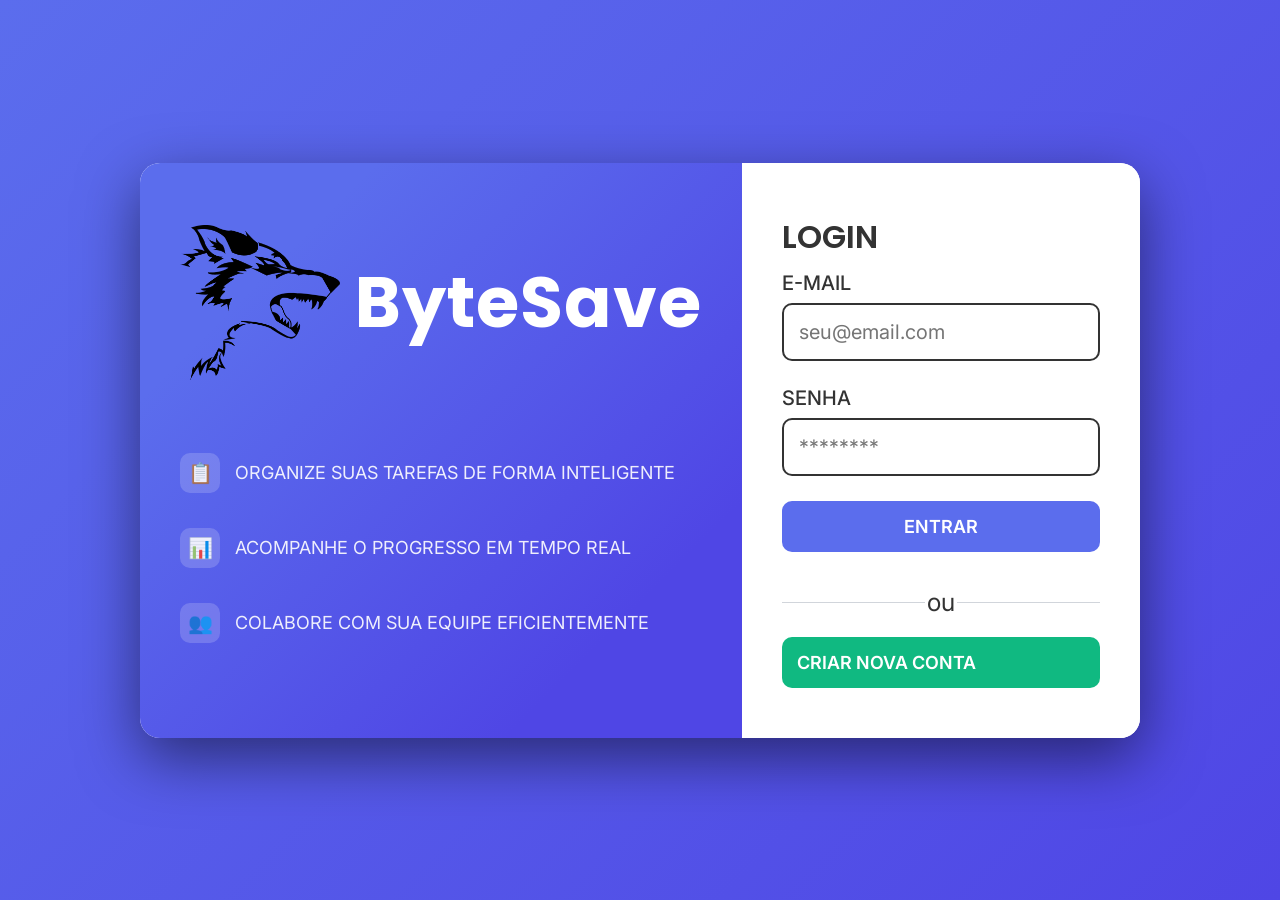
==== login/index.html @ a59bc7d3 "correção de funcionalidade e adição de nova pagina home" ====
<!doctype html>
<html lang="pt-BR">
  <head>
    <meta charset="UTF-8" />
    <meta name="viewport" content="width=device-width, initial-scale=1.0" />

    <title>ByteSave - Login</title>

    <link rel="preconnect" href="https://fonts.googleapis.com" />
    <link rel="preconnect" href="https://fonts.gstatic.com" crossorigin />

    <link
      href="https://fonts.googleapis.com/css2?family=Poppins:wght@400;600;700&family=Inter:wght@300;400;500;600&display=swap"
      rel="stylesheet"
    />

    <link rel="stylesheet" href="style.css" />
  </head>

  <body>
    <div class="container">
      <!-- LADO ESQUERDO -->
      <div class="features-side">
        <div class="logo-area">
          <div class="logo">
            <img src="../imgs/logolobo.png" alt="ByteSave Logo" />
          </div>

          <span class="brand-name">ByteSave</span>
        </div>

        <ul class="features-list">
          <li class="feature-item">
            <span class="feature-icon">📋</span>
            <span>ORGANIZE SUAS TAREFAS DE FORMA INTELIGENTE</span>
          </li>

          <li class="feature-item">
            <span class="feature-icon">📊</span>
            <span>ACOMPANHE O PROGRESSO EM TEMPO REAL</span>
          </li>

          <li class="feature-item">
            <span class="feature-icon">👥</span>
            <span>COLABORE COM SUA EQUIPE EFICIENTEMENTE</span>
          </li>
        </ul>
      </div>

      <!-- LADO DIREITO -->
      <div class="auth-side">
        <h2 class="auth-title">LOGIN</h2>

        <div id="message" class="message"></div>

        <form id="loginForm" novalidate>
          <div class="form-group">
            <label class="form-label">E-MAIL</label>

            <input
              type="email"
              id="loginEmail"
              class="form-input"
              placeholder="seu@email.com"
              required
            />

            <p style="color: red" id="email-error" class="input-error"></p>
          </div>

          <div class="form-group">
            <label class="form-label">SENHA</label>

            <input
              type="password"
              id="loginPassword"
              class="form-input"
              placeholder="********"
              required
            />

            <p style="color: red" id="password-error" class="input-error"></p>
          </div>

          <button type="submit" class="btn-login">ENTRAR</button>
        </form>

        <div class="divider">
          <span>ou</span>
        </div>

        <a href="../cadastro/cadastro.html" class="btn-create">
          CRIAR NOVA CONTA
        </a>
      </div>
    </div>

    <script src="script.js"></script>
  </body>
</html>
---- login/style.css ----
@import url("https://fonts.googleapis.com/css2?family=Poppins:wght@400;500;600;700;800&family=Inter:wght@300;400;500;600;700&display=swap");

* {
  margin: 0;
  padding: 0;
  box-sizing: border-box;
  font-family:
    "Inter",
    -apple-system,
    BlinkMacSystemFont,
    "Segoe UI",
    sans-serif;
  font-weight: 400;
  font-style: normal;
}

body {
  min-height: 100vh;
  display: flex;
  justify-content: center;
  align-items: center;
  background: linear-gradient(135deg, #5b6ded 0%, #4f46e5 100%);
  padding: clamp(12px, 5vw, 20px);
}

.container {
  background: white;
  border-radius: 20px;
  box-shadow: 0 20px 60px rgba(0, 0, 0, 0.5);
  width: 100%;
  max-width: 1000px;
  overflow: hidden;
  display: grid;
  grid-template-columns: 1fr 1fr;
}

/* Lado esquerdo - Recursos */
.features-side {
  background: linear-gradient(135deg, #5b6ded 20%, #4f46e5 80%);
  color: white;
  padding: clamp(30px, 8vw, 50px) clamp(20px, 6vw, 40px);
  display: flex;
  flex-direction: column;
  justify-content: center;
}

.logo-area {
  display: flex;
  align-items: center;
  gap: clamp(10px, 3vw, 15px);
  margin-bottom: clamp(30px, 8vw, 50px);
}

.logo {
  width: clamp(100px, 20vw, 160px);
  height: clamp(100px, 20vw, 160px);
  background: transparent;
  border-radius: 15px;
  display: flex;
  align-items: center;
  justify-content: center;
  font-size: 30px;
  font-weight: bold;
  flex-shrink: 0;
}

.logo img {
  width: 100%;
  height: 100%;
  object-fit: contain;
}

.brand-name {
  font-size: clamp(40px, 10vw, 70px);
  font-weight: 700;
  letter-spacing: 1px;
  color: white;
  font-family: "Poppins", sans-serif;
}

.features-list {
  list-style: none;
  margin-top: clamp(15px, 4vw, 20px);
}

.feature-item {
  display: flex;
  align-items: center;
  gap: clamp(10px, 3vw, 15px);
  margin-bottom: clamp(20px, 5vw, 35px);
  font-size: clamp(14px, 3vw, 18px);
  line-height: 1.5;
  opacity: 0.9;
  transition: transform 0.1s ease;
}

.feature-item:hover {
  transform: translateX(5px);
  opacity: 1;
}

.feature-icon {
  width: 40px;
  height: 40px;
  background: rgba(255, 255, 255, 0.2);
  border-radius: 10px;
  display: flex;
  align-items: center;
  justify-content: center;
  font-size: 20px;
}

/* Lado direito - Login/Registro */
.auth-side {
  padding: clamp(30px, 8vw, 50px) clamp(20px, 6vw, 40px);
  background: white;
}

.auth-title {
  font-size: clamp(24px, 6vw, 32px);
  color: #333;
  margin-bottom: clamp(8px, 2vw, 10px);
  font-weight: 600;
  font-family: "Poppins", sans-serif;
}

.form-group {
  margin-bottom: clamp(18px, 4vw, 25px);
}

.form-input.error {
  border-color: #dc3545 !important;
  background-color: #fff8f8;
}

.field-error {
  color: #dc3545;
  font-size: 12px;
  margin-top: 4px;
  display: none;
}

.field-error.show {
  display: block;
}

.message {
  padding: 12px 16px;
  border-radius: 6px;
  margin: 15px 0;
  font-size: 14px;
  text-align: center;
  display: none;
}

.message.success {
  background-color: #d4edda;
  color: #155724;
  border: 1px solid #c3e6cb;
  display: block;
}

.message.error {
  background-color: #f8d7da;
  color: #721c24;
  border: 1px solid #f5c6cb;
  display: block;
}
.form-label {
  display: block;
  margin-bottom: clamp(6px, 1.5vw, 8px);
  color: #333;
  font-weight: 500;
  font-size: clamp(16px, 3vw, 20px);
}

.form-input {
  width: 100%;
  padding: clamp(12px, 3vw, 15px);
  border: 2px solid #333;
  border-radius: 10px;
  font-size: clamp(16px, 3vw, 20px);
  transition: border-color 0.1s ease;
  background: white;
}

.form-input:focus {
  outline: none;
  border-color: #5b6ded;
}

.btn-login {
  width: 100%;
  padding: clamp(12px, 3vw, 15px);
  background: #5b6ded;
  color: white;
  border: none;
  border-radius: 10px;
  font-size: clamp(16px, 3vw, 18px);
  font-weight: 600;
  cursor: pointer;
  transition: background-color 0.1s ease;
  margin-bottom: clamp(12px, 3vw, 15px);
}

.btn-login:hover {
  background: #4f46e5;
}

.btn-create {
  width: 100%;
  padding: clamp(12px, 3vw, 15px);
  background: #10b981;
  color: white;
  border: none;
  border-radius: 10px;
  font-size: clamp(16px, 3vw, 18px);
  font-weight: 600;
  cursor: pointer;
  transition: background-color 0.1s ease;
}

.btn-create:hover {
  background: #059669;
}

.divider {
  text-align: center;
  margin: clamp(15px, 3vw, 20px) 0;
  position: relative;
}

.divider::before,
.divider::after {
  content: "";
  position: absolute;
  top: 50%;
  width: 45%;
  height: 1px;
  background: #d1d5db;
}

.divider::before {
  left: 0;
}

.divider::after {
  right: 0;
}

.divider span {
  background: white;
  padding: 0 clamp(6px, 2vw, 10px);
  color: #333;
  font-size: clamp(18px, 4vw, 25px);
}

/* Links */
a {
  text-decoration: none;
  display: block;
}

/* Responsividade */
@media (max-width: 1024px) {
  .container {
    max-width: 900px;
  }
}

@media (max-width: 768px) {
  .container {
    grid-template-columns: 1fr;
    max-width: 100%;
  }

  .features-side {
    padding: clamp(25px, 6vw, 40px) clamp(15px, 5vw, 30px);
  }

  .auth-side {
    padding: clamp(25px, 6vw, 40px) clamp(15px, 5vw, 30px);
  }

  .logo-area {
    margin-bottom: clamp(25px, 6vw, 40px);
    flex-direction: column;
    text-align: center;
  }

  .logo {
    width: clamp(80px, 15vw, 120px);
    height: clamp(80px, 15vw, 120px);
  }

  .brand-name {
    font-size: clamp(32px, 8vw, 50px);
  }

  .feature-item {
    font-size: clamp(13px, 2.5vw, 16px);
    margin-bottom: clamp(18px, 4vw, 30px);
  }
}

@media (max-width: 480px) {
  body {
    padding: 10px;
  }

  .container {
    border-radius: 12px;
  }

  .features-side {
    padding: 20px 15px;
    min-height: auto;
  }

  .auth-side {
    padding: 20px 15px;
  }

  .logo-area {
    margin-bottom: 20px;
  }

  .logo {
    width: 70px;
    height: 70px;
  }

  .brand-name {
    font-size: 28px;
  }

  .auth-title {
    font-size: 24px;
  }

  .form-group {
    margin-bottom: 18px;
  }

  .feature-item {
    margin-bottom: 15px;
    font-size: 13px;
  }

  .btn-login,
  .btn-create {
    padding: 12px;
    font-size: 15px;
  }
}

@media (max-width: 320px) {
  .container {
    border-radius: 8px;
  }

  .features-side {
    padding: 15px 12px;
  }

  .auth-side {
    padding: 15px 12px;
  }

  .brand-name {
    font-size: 22px;
  }

  .logo {
    width: 60px;
    height: 60px;
  }
}
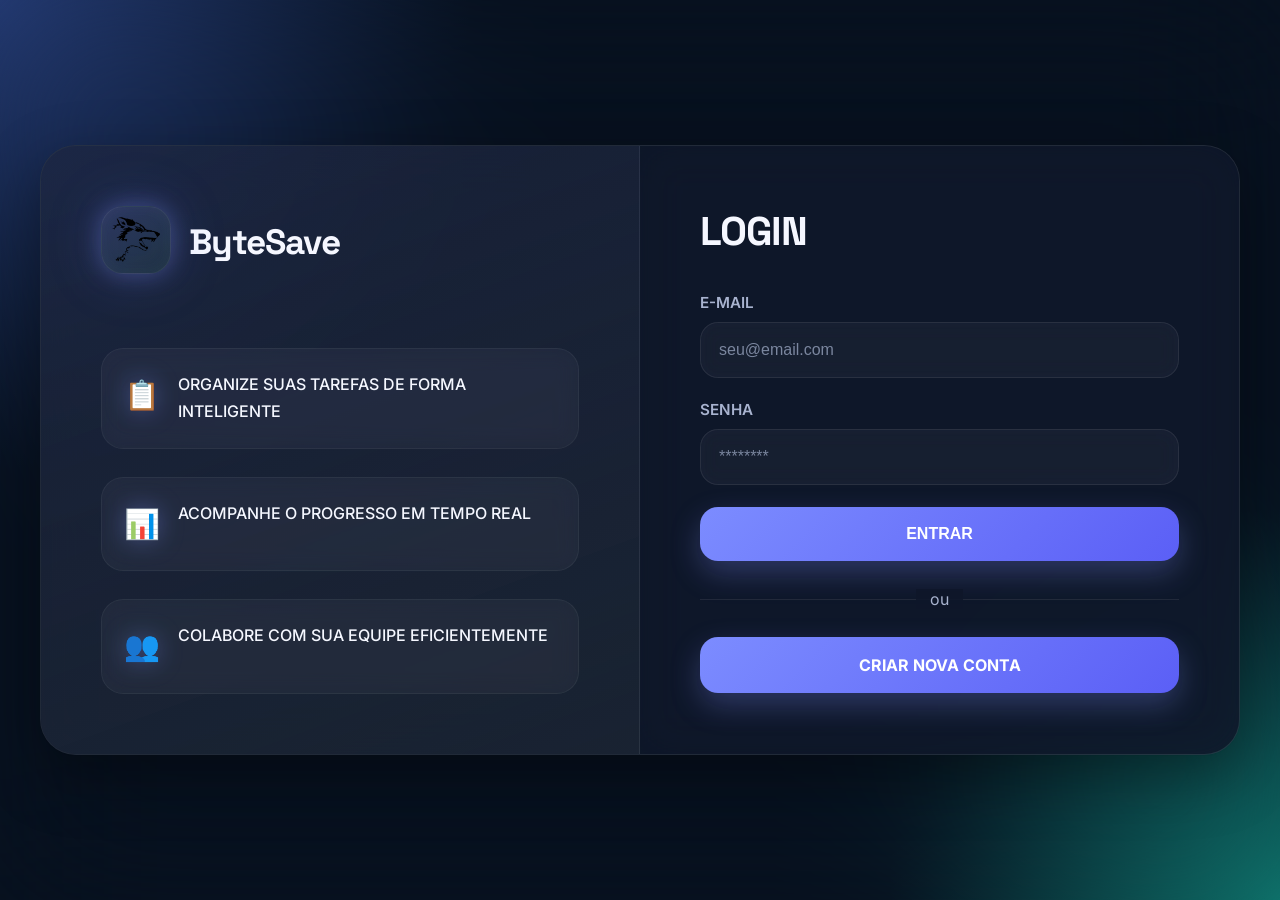
==== commit 924e79e4: "first commit" ====
--- a/login/index.html
+++ b/login/index.html
@@ -14,7 +14,7 @@
       rel="stylesheet"
     />
 
-    <link rel="stylesheet" href="style.css" />
+     <link rel="stylesheet" href="login.css" />
   </head>
 
   <body>
--- a/login/login.css
+++ b/login/login.css
@@ -0,0 +1,452 @@
+@import url('https://fonts.googleapis.com/css2?family=Space+Grotesk:wght@400;500;700&family=Inter:wght@400;500;600;700&display=swap');
+
+* {
+    margin: 0;
+    padding: 0;
+    box-sizing: border-box;
+}
+
+:root {
+
+    --bg: #07111f;
+
+    --surface: rgba(18, 27, 44, 0.72);
+    --surface-light: rgba(31, 41, 55, 0.75);
+
+    --primary: #7c8cff;
+    --primary-dark: #5b5ff6;
+
+    --secondary: #42d392;
+
+    --text: #f5f7ff;
+    --muted: #a8b3cf;
+
+    --border: rgba(255, 255, 255, 0.08);
+
+    --danger: #ef4444;
+
+    --shadow: 0 20px 60px rgba(0, 0, 0, 0.35);
+}
+
+/* Body */
+
+body {
+
+    font-family: 'Inter', sans-serif;
+
+    min-height: 100vh;
+
+    color: var(--text);
+
+    display: flex;
+    align-items: center;
+    justify-content: center;
+
+    padding: 30px;
+
+    background:
+        radial-gradient(circle at top left, #243b74 0%, transparent 30%),
+        radial-gradient(circle at bottom right, #0f766e 0%, transparent 25%),
+        var(--bg);
+
+    overflow-x: hidden;
+}
+
+body::before {
+    content: '';
+
+    position: fixed;
+    inset: 0;
+
+    backdrop-filter: blur(80px);
+
+    pointer-events: none;
+}
+
+/* Container */
+
+.container {
+
+    width: 100%;
+    max-width: 1200px;
+
+    display: grid;
+    grid-template-columns: 1fr 1fr;
+
+    background: var(--surface);
+
+    border: 1px solid var(--border);
+    border-radius: 36px;
+
+    overflow: hidden;
+
+    backdrop-filter: blur(24px);
+
+    box-shadow: var(--shadow);
+
+    position: relative;
+    z-index: 1;
+}
+
+/* Left Side */
+
+.features-side {
+
+    padding: 60px;
+
+    background:
+        linear-gradient(
+            160deg,
+            rgba(124, 140, 255, 0.08),
+            rgba(31, 41, 55, 0.65)
+        );
+
+    border-right: 1px solid var(--border);
+
+    display: flex;
+    flex-direction: column;
+    justify-content: space-between;
+}
+
+/* Logo */
+
+.logo-area {
+    display: flex;
+    align-items: center;
+    gap: 18px;
+}
+
+.logo img {
+
+    width: 70px;
+
+    padding: 10px;
+
+    border-radius: 22px;
+
+    background:
+        linear-gradient(
+            145deg,
+            rgba(124, 140, 255, 0.18),
+            rgba(66, 211, 146, 0.08)
+        );
+
+    border: 1px solid rgba(255, 255, 255, 0.08);
+
+    box-shadow:
+        0 0 25px rgba(124, 140, 255, .35),
+        0 0 60px rgba(124, 140, 255, .18),
+        inset 0 0 18px rgba(255, 255, 255, .04);
+
+    backdrop-filter: blur(12px);
+
+    transition: .3s ease;
+}
+
+.logo img:hover {
+
+    transform: translateY(-3px) scale(1.03);
+
+    box-shadow:
+        0 0 35px rgba(124, 140, 255, .5),
+        0 0 80px rgba(66, 211, 146, .18);
+}
+
+.brand-name {
+
+    font-family: 'Space Grotesk', sans-serif;
+
+    font-size: 2.2rem;
+    font-weight: 700;
+
+    letter-spacing: -1px;
+}
+
+/* Features */
+
+.features-list {
+
+    list-style: none;
+
+    display: flex;
+    flex-direction: column;
+
+    gap: 28px;
+
+    margin-top: 70px;
+}
+
+.feature-item {
+
+    display: flex;
+    gap: 18px;
+
+    align-items: flex-start;
+
+    padding: 22px;
+
+    border-radius: 22px;
+
+    background: rgba(255, 255, 255, 0.03);
+
+    border: 1px solid rgba(255, 255, 255, 0.05);
+
+    backdrop-filter: blur(10px);
+
+    transition: .3s ease;
+}
+
+.feature-item:hover {
+
+    transform: translateY(-4px);
+
+    border-color: rgba(124, 140, 255, .35);
+
+    background: rgba(255, 255, 255, 0.05);
+}
+
+.feature-icon {
+
+    font-size: 1.8rem;
+
+    filter: drop-shadow(
+        0 0 12px rgba(124, 140, 255, .35)
+    );
+}
+
+.feature-item span {
+
+    line-height: 1.7;
+
+    font-weight: 500;
+
+    color: var(--text);
+}
+
+/* Right Side */
+
+.auth-side {
+
+    padding: 60px;
+
+    background: rgba(15, 23, 42, 0.45);
+
+    backdrop-filter: blur(20px);
+}
+
+/* Titles */
+
+.auth-title {
+
+    font-family: 'Space Grotesk', sans-serif;
+
+    font-size: 2.5rem;
+
+    letter-spacing: -1px;
+
+    margin-bottom: 36px;
+}
+
+/* Form */
+
+.form-group {
+    margin-bottom: 22px;
+}
+
+.form-label {
+
+    display: block;
+
+    margin-bottom: 10px;
+
+    color: var(--muted);
+
+    font-size: .95rem;
+
+    font-weight: 600;
+}
+
+.form-input {
+
+    width: 100%;
+
+    padding: 18px;
+
+    border-radius: 18px;
+
+    border: 1px solid var(--border);
+
+    background: rgba(255, 255, 255, 0.04);
+
+    color: var(--text);
+
+    font-size: 1rem;
+
+    outline: none;
+
+    transition: .25s ease;
+
+    backdrop-filter: blur(10px);
+}
+
+.form-input::placeholder {
+    color: #7b879f;
+}
+
+.form-input:focus {
+
+    border-color: rgba(124, 140, 255, .55);
+
+    box-shadow:
+        0 0 0 4px rgba(124, 140, 255, .12),
+        0 12px 30px rgba(124, 140, 255, .15);
+
+    background: rgba(255, 255, 255, 0.06);
+}
+
+/* Buttons */
+
+.btn-login,
+.btn-create {
+
+    width: 100%;
+
+    padding: 18px;
+
+    border: none;
+    border-radius: 18px;
+
+    background:
+        linear-gradient(
+            135deg,
+            var(--primary),
+            var(--primary-dark)
+        );
+
+    color: white;
+
+    font-weight: 700;
+
+    font-size: 1rem;
+
+    cursor: pointer;
+
+    transition: .3s ease;
+
+    text-decoration: none;
+
+    display: flex;
+    justify-content: center;
+    align-items: center;
+
+    box-shadow:
+        0 12px 30px rgba(124, 140, 255, .28);
+}
+
+.btn-login:hover,
+.btn-create:hover {
+
+    transform: translateY(-4px);
+
+    box-shadow:
+        0 18px 45px rgba(124, 140, 255, .4);
+}
+
+/* Divider */
+
+.divider {
+
+    text-align: center;
+
+    color: var(--muted);
+
+    margin: 28px 0;
+
+    position: relative;
+}
+
+.divider span {
+
+    background: rgba(15, 23, 42, .9);
+
+    padding: 0 14px;
+
+    position: relative;
+    z-index: 1;
+}
+
+.divider::before {
+
+    content: '';
+
+    position: absolute;
+
+    left: 0;
+    right: 0;
+    top: 50%;
+
+    height: 1px;
+
+    background: var(--border);
+}
+
+/* Messages */
+
+.message,
+/* Error */
+
+.field-error,
+.input-error {
+
+    font-size: .9rem;
+
+    color: #ff6b6b;
+
+    margin-top: 8px;
+
+    font-weight: 500;
+}
+
+/* Success */
+
+.message {
+
+    font-size: .95rem;
+
+    color: #42d392;
+
+    margin-top: 10px;
+
+    font-weight: 600;
+
+    text-shadow:
+        0 0 12px rgba(66, 211, 146, .35);
+}
+
+/* Links */
+
+.btn-create-link {
+    text-decoration: none;
+}
+
+/* Responsive */
+
+@media(max-width: 900px) {
+
+    .container {
+        grid-template-columns: 1fr;
+    }
+
+    .features-side {
+        display: none;
+    }
+
+    .auth-side {
+        padding: 40px 26px;
+    }
+
+    .auth-title {
+        font-size: 2rem;
+    }
+
+}
